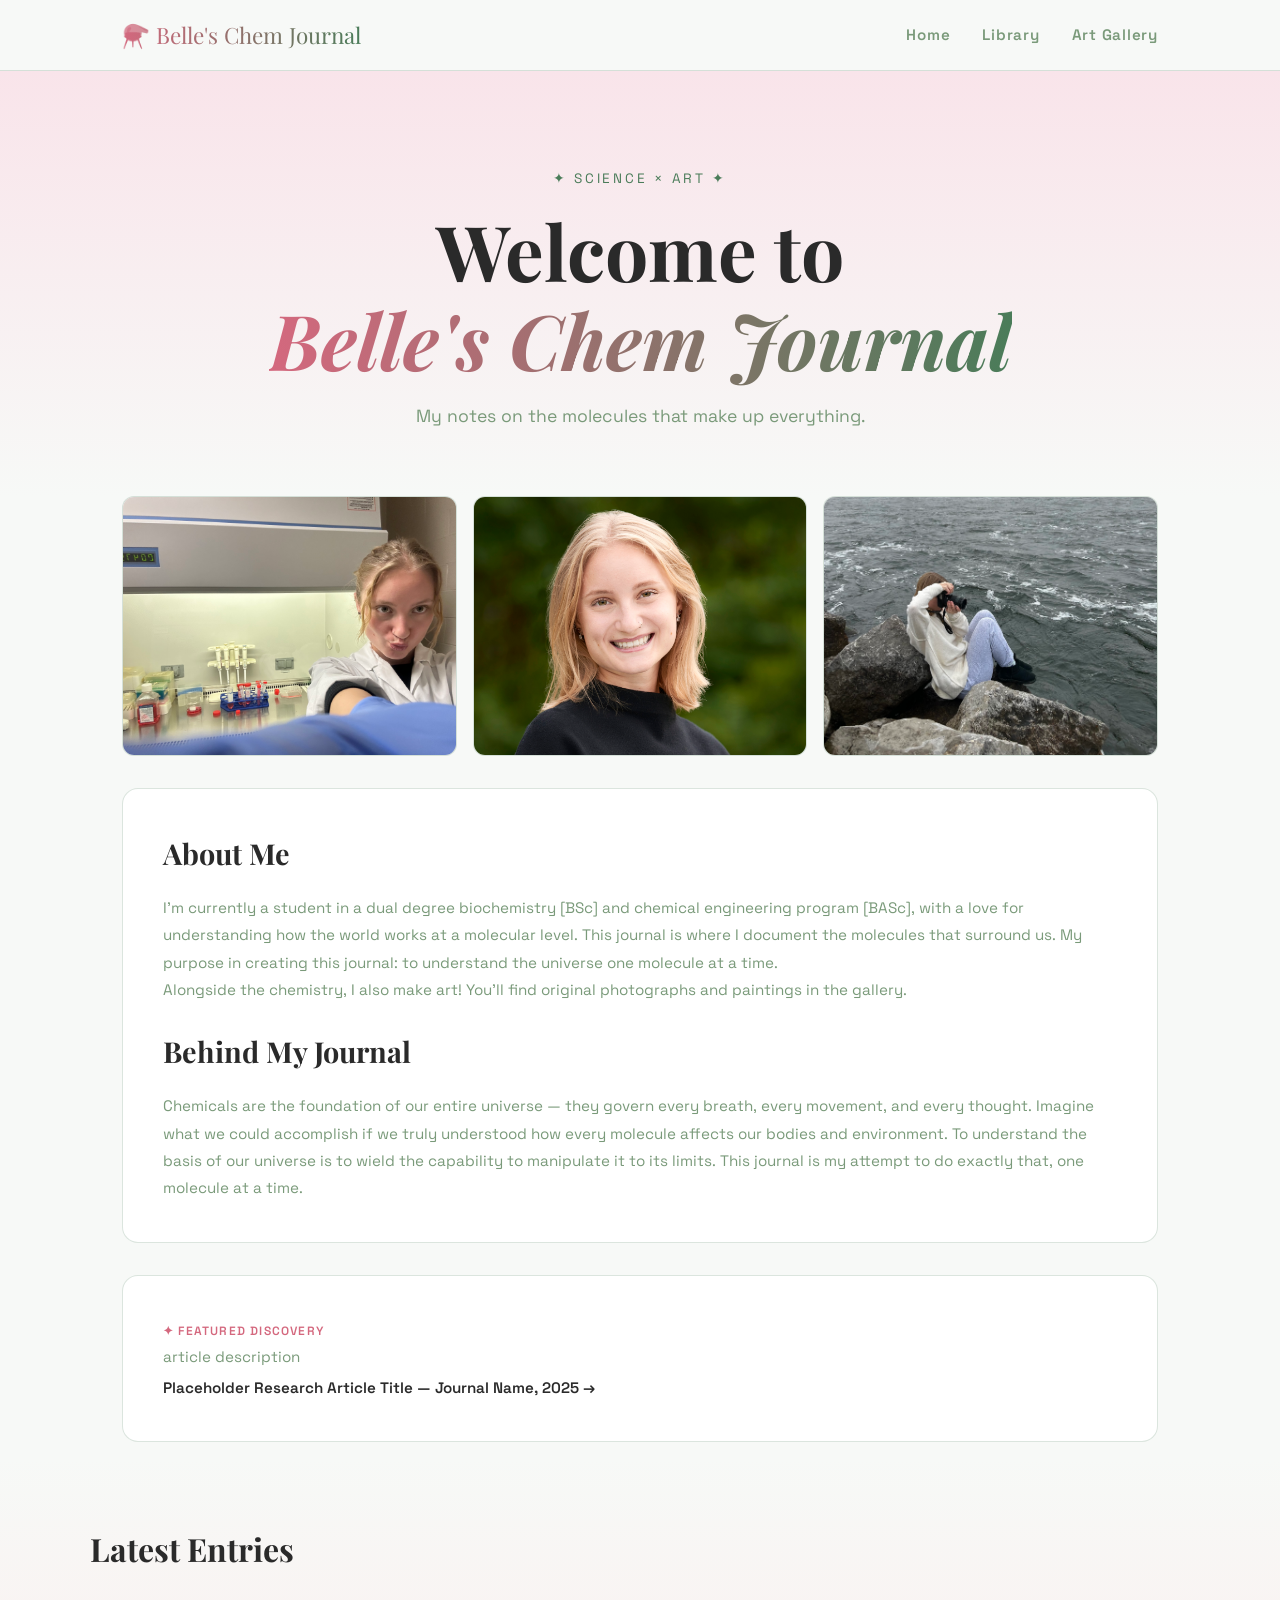
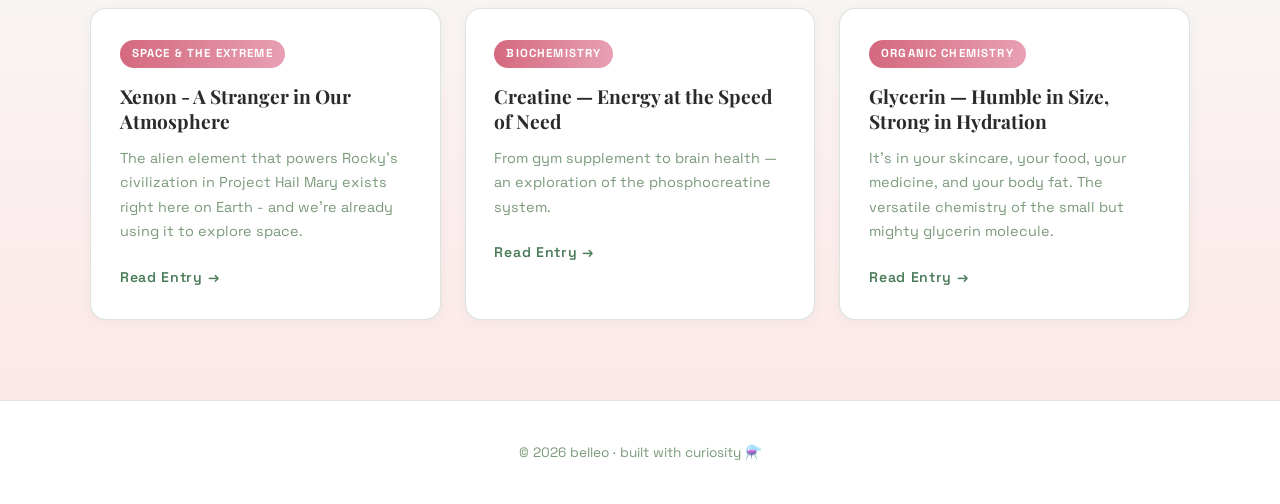
==== index.html @ 96a30be3 "Update index.html" ====
<!DOCTYPE html>
<html lang="en">
<head>
  <meta charset="UTF-8" />
  <meta name="viewport" content="width=device-width, initial-scale=1.0"/>
  <title>Belle's Chem Journal</title>
  <link rel="stylesheet" href="style.css" />
  <link href="https://fonts.googleapis.com/css2?family=Space+Grotesk:wght@300;400;600;700&family=Playfair+Display:ital,wght@0,700;1,400&display=swap" rel="stylesheet"/>
</head>
<body>

  <header>
    <nav>
      <a href="index.html" class="logo">⚗️ Belle's Chem Journal</a>
      <ul>
        <li><a href="index.html">Home</a></li>
        <li><a href="categories.html">Library</a></li>
        <li><a href="gallery.html">Art Gallery</a></li>
      </ul>
    </nav>
  </header>

  <main>

    <!-- ── 1. HERO ────────────────────────────────────────────────────────────────────────────────────────── -->
    <section class="hero">
      <p class="hero-label">✦ science × art ✦</p>
      <h1>Welcome to<br/><em>Belle's Chem Journal</em></h1>
      <p class="hero-sub">My notes on the molecules that make up everything.</p>
    </section>

    <!-- ── 2. PHOTO BAR ───────────────────────────────────────────────────────────────────────────────────── -->
    <section class="closing-section">
      <div class="photo-bar">
        <div class="photo-slot">
          <img src="images/selfie.jpeg" alt="Belle in the lab" />
        </div>
        <div class="photo-slot">
          <img src="images/headshot.jpeg" alt="Belle presenting research" />
        </div>
        <div class="photo-slot">
          <img src="images/camera.jpeg" alt="Lab work" />
        </div>
      </div>
    </section>

    <!-- ── 3. ABOUT + BEHIND THE JOURNAL ─────────────────────────────────────────────────────────────────── -->
    <section class="intro-section" style="margin-top: 2rem;">
      <div class="intro-inner">

        <h2>About Me</h2>
        <p>
          I'm currently a student in a dual degree biochemistry [BSc] and chemical engineering 
          program [BASc], with a love for understanding how the world works at a molecular level. 
          This journal is where I document the molecules that surround us. My purpose in creating 
          this journal: to understand the universe one molecule at a time.
        </p>
        <p>
          Alongside the chemistry, I also make art! You'll find original photographs and 
          paintings in the gallery.
        </p>

        <h2 style="margin-top: 1.5rem;">Behind My Journal</h2>
        <p>
          Chemicals are the foundation of our entire universe — they govern every breath, 
          every movement, and every thought. Imagine what we could accomplish if we truly 
          understood how every molecule affects our bodies and environment. To understand 
          the basis of our universe is to wield the capability to manipulate it to its limits. 
          This journal is my attempt to do exactly that, one molecule at a time.
        </p>

      </div>
    </section>

    <!-- ── 4. FEATURED DISCOVERY ──────────────────────────────────────────────────────────────────────────── -->
    <section class="discovery-section">
      <div class="intro-inner">
        <span class="discovery-label">✦ Featured Discovery</span>
        <div class="discovery-content">
          <p class="discovery-desc">article description</p>
          <a href="#" class="discovery-title" target="_blank">Placeholder Research Article Title — Journal Name, 2025 →</a>
        </div>
      </div>
    </section>

    <!-- ── 5. FEATURED ENTRIES ────────────────────────────────────────────────────────────────────────────── -->
    <div class="closing-wrapper">
      <section class="posts-section">
        <h2>Latest Entries</h2>
        <div class="posts-grid">

            <article class="post-card">
            <div class="post-tag">Space & The Extreme</div>
            <h3><a href="posts/xenon">Xenon - A Stranger in Our Atmosphere</a></h3>
            <p>The alien element that powers Rocky's civilization in Project Hail Mary exists right here on Earth - and we're already using it to explore space.</p>
            <a href="posts/xenon" class="read-more">Read Entry →</a>
          </article>

          <article class="post-card">
            <div class="post-tag">Biochemistry</div>
            <h3><a href="posts/creatine.html">Creatine — Energy at the Speed of Need</a></h3>
            <p>From gym supplement to brain health — an exploration of the phosphocreatine system.</p>
            <a href="posts/creatine.html" class="read-more">Read Entry →</a>
          </article>

          <article class="post-card">
            <div class="post-tag">Organic Chemistry</div>
            <h3><a href="posts/glycerin.html">Glycerin — Humble in Size, Strong in Hydration</a></h3>
            <p>It's in your skincare, your food, your medicine, and your body fat. The versatile chemistry of the small but mighty glycerin molecule.</p>
            <a href="posts/glycerin.html" class="read-more">Read Entry →</a>
          </article>

        </div>
      </section>
    </div>

  </main>

  <footer>
    <p>© 2026 belleo · built with curiosity ⚗️</p>
  </footer>

</body>
</html>
---- style.css ----
/* ── VARIABLES ── */
:root {
  --pink:    #d4687e;
  --pink2:   #e8a0b4;
  --green:   #4a7c59;
  --green2:  #2d5a3d;
  --petal:   #f9e4ea;
  --dark:    #2a2a2a;
  --card-bg: #ffffff;
  --bg:      #f7f9f7;
  --text:    #2a2a2a;
  --muted:   #7a9a7a;
  --border:  rgba(74, 124, 89, 0.2);
}

/* ── RESET ── */
*, *::before, *::after { box-sizing: border-box; margin: 0; padding: 0; }

body {
  background-color: var(--bg);
  color: var(--text);
  font-family: 'Space Grotesk', sans-serif;
  line-height: 1.7;
}

a { color: inherit; text-decoration: none; }

/* ── NAV ── */
header {
  position: sticky;
  top: 0;
  z-index: 100;
  background: rgba(247, 249, 247, 0.92);
  backdrop-filter: blur(12px);
  border-bottom: 1px solid var(--border);
}

nav {
  max-width: 1100px;
  margin: 0 auto;
  padding: 1rem 2rem;
  display: flex;
  justify-content: space-between;
  align-items: center;
}

.logo {
  font-family: 'Playfair Display', serif;
  font-size: 1.4rem;
  background: linear-gradient(90deg, var(--pink), var(--green));
  -webkit-background-clip: text;
  -webkit-text-fill-color: transparent;
  background-clip: text;
}

nav ul {
  list-style: none;
  display: flex;
  gap: 2rem;
}

nav ul a {
  color: var(--muted);
  font-size: 0.95rem;
  font-weight: 600;
  letter-spacing: 0.05em;
  transition: color 0.2s;
}

nav ul a:hover { color: var(--pink); }

/* ── HERO ── */
.hero {
  text-align: center;
  padding: 6rem 2rem 4rem;
  background: linear-gradient(180deg, var(--petal) 0%, var(--bg) 100%);
}

.hero-label {
  color: var(--green);
  letter-spacing: 0.2em;
  font-size: 0.85rem;
  text-transform: uppercase;
  margin-bottom: 1rem;
}

.hero h1 {
  font-family: 'Playfair Display', serif;
  font-size: clamp(2.5rem, 6vw, 5rem);
  line-height: 1.15;
  margin-bottom: 1.2rem;
  color: var(--dark);
}

.hero h1 em {
  font-style: italic;
  background: linear-gradient(90deg, var(--pink), var(--green));
  -webkit-background-clip: text;
  -webkit-text-fill-color: transparent;
  background-clip: text;
}

.hero-sub {
  color: var(--muted);
  font-size: 1.1rem;
  max-width: 500px;
  margin: 0 auto;
}

/* ── CLOSING SECTION (PHOTO BAR) ── */
.closing-section {
  max-width: 1100px;
  margin: 0 auto;
  padding: 0 2rem;
  display: flex;
  flex-direction: column;
  gap: 2rem;
}

/* ── PHOTO BAR ── */
.photo-bar {
  display: flex;
  gap: 1rem;
  width: 100%;
}

.photo-slot {
  flex: 1;
  height: 260px;
  border-radius: 12px;
  overflow: hidden;
  border: 1px solid var(--border);
  background: var(--bg);
}

.photo-slot img {
  width: 100%;
  height: 100%;
  object-fit: cover;
  display: block;
}

/* ── BLOG INTRO ── */
.intro-section {
  max-width: 1100px;
  margin: 2rem auto 2rem;
  padding: 0 2rem;
}

.intro-inner {
  border: 1px solid var(--border);
  border-radius: 16px;
  background: var(--card-bg);
  padding: 2.5rem;
}

.intro-inner h2 {
  font-family: 'Playfair Display', serif;
  font-size: 1.8rem;
  margin-bottom: 1rem;
  color: var(--dark);
}

.intro-inner p {
  color: var(--muted);
  line-height: 1.8;
  font-size: 0.95rem;
}

/* ── FEATURED DISCOVERY ── */
.discovery-section {
  max-width: 1100px;
  margin: 0 auto 1rem;
  padding: 0 2rem;
}

.discovery-inner {
  border: 1px solid var(--border);
  border-radius: 16px;
  background: var(--card-bg);
  padding: 1.5rem 2rem;
  display: flex;
  align-items: center;
  gap: 2rem;
  flex-wrap: wrap;
}

.discovery-label {
  font-size: 0.75rem;
  font-weight: 600;
  letter-spacing: 0.1em;
  text-transform: uppercase;
  color: var(--pink);
  white-space: nowrap;
}

.discovery-content {
  display: flex;
  flex-direction: column;
  gap: 0.3rem;
}

.discovery-desc {
  font-size: 0.85rem;
  color: var(--muted);
  margin: 0;
}

.discovery-title {
  font-size: 0.95rem;
  font-weight: 600;
  color: var(--dark);
  text-decoration: none;
}

.discovery-title:hover {
  color: var(--pink);
  text-decoration: underline;
}

/* ── CLOSING WRAPPER (Latest Entries gradient background) ── */
.closing-wrapper {
  background: linear-gradient(to bottom, var(--bg) 0%, #fde8e8 100%);
  padding: 2rem 2rem 3rem;
  margin-top: 0;
}

/* ── POSTS SECTION ── */
.posts-section {
  max-width: 1100px;
  margin: 0 auto;
  padding: 2rem 0;
}

.posts-section h2 {
  font-family: 'Playfair Display', serif;
  font-size: 2rem;
  margin-bottom: 2rem;
  color: var(--dark);
}

.posts-grid {
  display: grid;
  grid-template-columns: repeat(auto-fill, minmax(300px, 1fr));
  gap: 1.5rem;
}

/* ── POST CARD ── */
.post-card {
  background: var(--card-bg);
  border: 1px solid var(--border);
  border-radius: 16px;
  padding: 1.8rem;
  transition: transform 0.2s, border-color 0.2s, box-shadow 0.2s;
  box-shadow: 0 2px 12px rgba(74, 124, 89, 0.06);
}

.post-card:hover {
  transform: translateY(-4px);
  border-color: var(--pink2);
  box-shadow: 0 8px 24px rgba(212, 104, 126, 0.12);
}

.post-tag {
  display: inline-block;
  background: linear-gradient(90deg, var(--pink), var(--pink2));
  color: white;
  font-size: 0.72rem;
  font-weight: 700;
  letter-spacing: 0.1em;
  text-transform: uppercase;
  padding: 0.25rem 0.75rem;
  border-radius: 999px;
  margin-bottom: 1rem;
}

.post-card h3 {
  font-family: 'Playfair Display', serif;
  font-size: 1.2rem;
  margin-bottom: 0.75rem;
  line-height: 1.3;
  color: var(--dark);
}

.post-card h3 a:hover { color: var(--pink); }

.post-card p {
  color: var(--muted);
  font-size: 0.9rem;
  margin-bottom: 1.2rem;
}

.read-more {
  color: var(--green);
  font-size: 0.88rem;
  font-weight: 600;
  letter-spacing: 0.05em;
  transition: letter-spacing 0.2s;
}

.read-more:hover { letter-spacing: 0.12em; }

/* ── ABOUT MINI ── */
.about-mini {
  border: 1px solid var(--border);
  border-radius: 16px;
  background: var(--card-bg);
  padding: 2rem 2.5rem;
}

.about-mini .hero-label { margin-bottom: 0.75rem; }

.about-mini p {
  color: var(--muted);
  line-height: 1.8;
  font-size: 0.95rem;
  margin-bottom: 0.75rem;
}

.about-mini p:last-child { margin-bottom: 0; }

/* ── CATEGORIES PAGE ── */
.categories-section {
  max-width: 1100px;
  margin: 0 auto;
  padding: 4rem 2rem;
}

.categories-section h1 {
  font-family: 'Playfair Display', serif;
  font-size: 2.5rem;
  margin-bottom: 0.5rem;
  color: var(--dark);
}

.categories-section .page-sub {
  color: var(--muted);
  margin-bottom: 3rem;
}

.category-group { margin-bottom: 3rem; }

.category-group h2 {
  font-size: 1.1rem;
  font-weight: 700;
  letter-spacing: 0.1em;
  text-transform: uppercase;
  color: var(--green);
  border-left: 3px solid var(--pink);
  padding-left: 0.75rem;
  margin-bottom: 1rem;
}

.category-list {
  list-style: none;
  display: flex;
  flex-direction: column;
  gap: 0.5rem;
}

.category-list li a {
  display: flex;
  justify-content: space-between;
  align-items: center;
  background: var(--card-bg);
  border: 1px solid var(--border);
  border-radius: 10px;
  padding: 0.9rem 1.2rem;
  color: var(--dark);
  transition: border-color 0.2s, transform 0.2s, box-shadow 0.2s;
  box-shadow: 0 1px 4px rgba(74, 124, 89, 0.05);
}

.category-list li a:hover {
  border-color: var(--pink);
  transform: translateX(4px);
  color: var(--pink);
  box-shadow: 0 4px 12px rgba(212, 104, 126, 0.1);
}

.category-desc {
  color: var(--muted);
  font-size: 0.9rem;
  margin-top: 0.25rem;
  margin-bottom: 1rem;
  max-width: 600px;
  line-height: 1.6;
}

/* ── GALLERY PAGE ── */
.gallery-section {
  max-width: 1100px;
  margin: 0 auto;
  padding: 4rem 2rem;
}

.gallery-section h1 {
  font-family: 'Playfair Display', serif;
  font-size: 2.5rem;
  margin-bottom: 0.5rem;
  color: var(--dark);
}

.gallery-section .page-sub {
  color: var(--muted);
  margin-bottom: 3rem;
}

.gallery-grid {
  display: grid;
  grid-template-columns: repeat(auto-fill, minmax(250px, 1fr));
  gap: 1.2rem;
}

.gallery-item {
  border-radius: 12px;
  overflow: hidden;
  border: 1px solid var(--border);
  background: var(--card-bg);
  transition: transform 0.2s, border-color 0.2s, box-shadow 0.2s;
  box-shadow: 0 2px 8px rgba(74, 124, 89, 0.06);
}

.gallery-item:hover {
  transform: scale(1.02);
  border-color: var(--pink2);
  box-shadow: 0 8px 24px rgba(212, 104, 126, 0.12);
}

.gallery-item img {
  width: 100%;
  aspect-ratio: 1;
  object-fit: cover;
  display: block;
}

.gallery-item p {
  padding: 0.75rem 1rem;
  font-size: 0.85rem;
  color: var(--muted);
}

/* ── ARTICLE / POST PAGE ── */
.article-container {
  max-width: 750px;
  margin: 0 auto;
  padding: 4rem 2rem;
}

.article-header { margin-bottom: 2.5rem; }

.article-header .post-tag { margin-bottom: 1rem; }

.article-header h1 {
  font-family: 'Playfair Display', serif;
  font-size: clamp(2rem, 5vw, 3rem);
  line-height: 1.2;
  margin-bottom: 1rem;
  color: var(--dark);
}

.article-meta {
  color: var(--muted);
  font-size: 0.85rem;
  display: flex;
  gap: 1.5rem;
}

.article-body h2 {
  font-family: 'Playfair Display', serif;
  font-size: 1.6rem;
  margin: 2.5rem 0 1rem;
  color: var(--green2);
}

.article-body h3 {
  font-size: 1.1rem;
  font-weight: 700;
  margin: 2rem 0 0.75rem;
  color: var(--pink);
}

.article-body p { margin-bottom: 1.2rem; color: var(--dark); }

.article-body ul, .article-body ol {
  padding-left: 1.5rem;
  margin-bottom: 1.2rem;
  color: var(--muted);
}

.article-body li { margin-bottom: 0.4rem; }

.article-body .chem-formula {
  background: #f0f7f2;
  border-left: 3px solid var(--green);
  border-radius: 0 8px 8px 0;
  padding: 1rem 1.2rem;
  font-family: monospace;
  font-size: 1rem;
  margin: 1.5rem 0;
  color: var(--green2);
}

.article-body .fun-fact {
  background: var(--petal);
  border: 1px solid rgba(212, 104, 126, 0.25);
  border-radius: 12px;
  padding: 1.2rem 1.5rem;
  margin: 1.5rem 0;
}

.article-body .fun-fact::before {
  content: "✦ Fun Fact";
  display: block;
  font-size: 0.75rem;
  font-weight: 700;
  letter-spacing: 0.1em;
  text-transform: uppercase;
  color: var(--pink);
  margin-bottom: 0.5rem;
}

.back-link {
  display: inline-block;
  margin-top: 3rem;
  color: var(--green);
  font-weight: 600;
}

.back-link:hover { text-decoration: underline; }

/* ── FOOTER ── */
footer {
  text-align: center;
  padding: 2.5rem;
  color: var(--muted);
  font-size: 0.85rem;
  border-top: 1px solid var(--border);
  background: var(--card-bg);
}

/* ── RESPONSIVE ── */
@media (max-width: 700px) {
  nav ul { gap: 1rem; }
  .hero { padding: 4rem 1.5rem 3rem; }

  .photo-bar {
    flex-direction: column;
  }

  .photo-slot {
    height: 200px;
  }

  .discovery-inner {
    flex-direction: column;
    align-items: flex-start;
    gap: 0.75rem;
  }
}
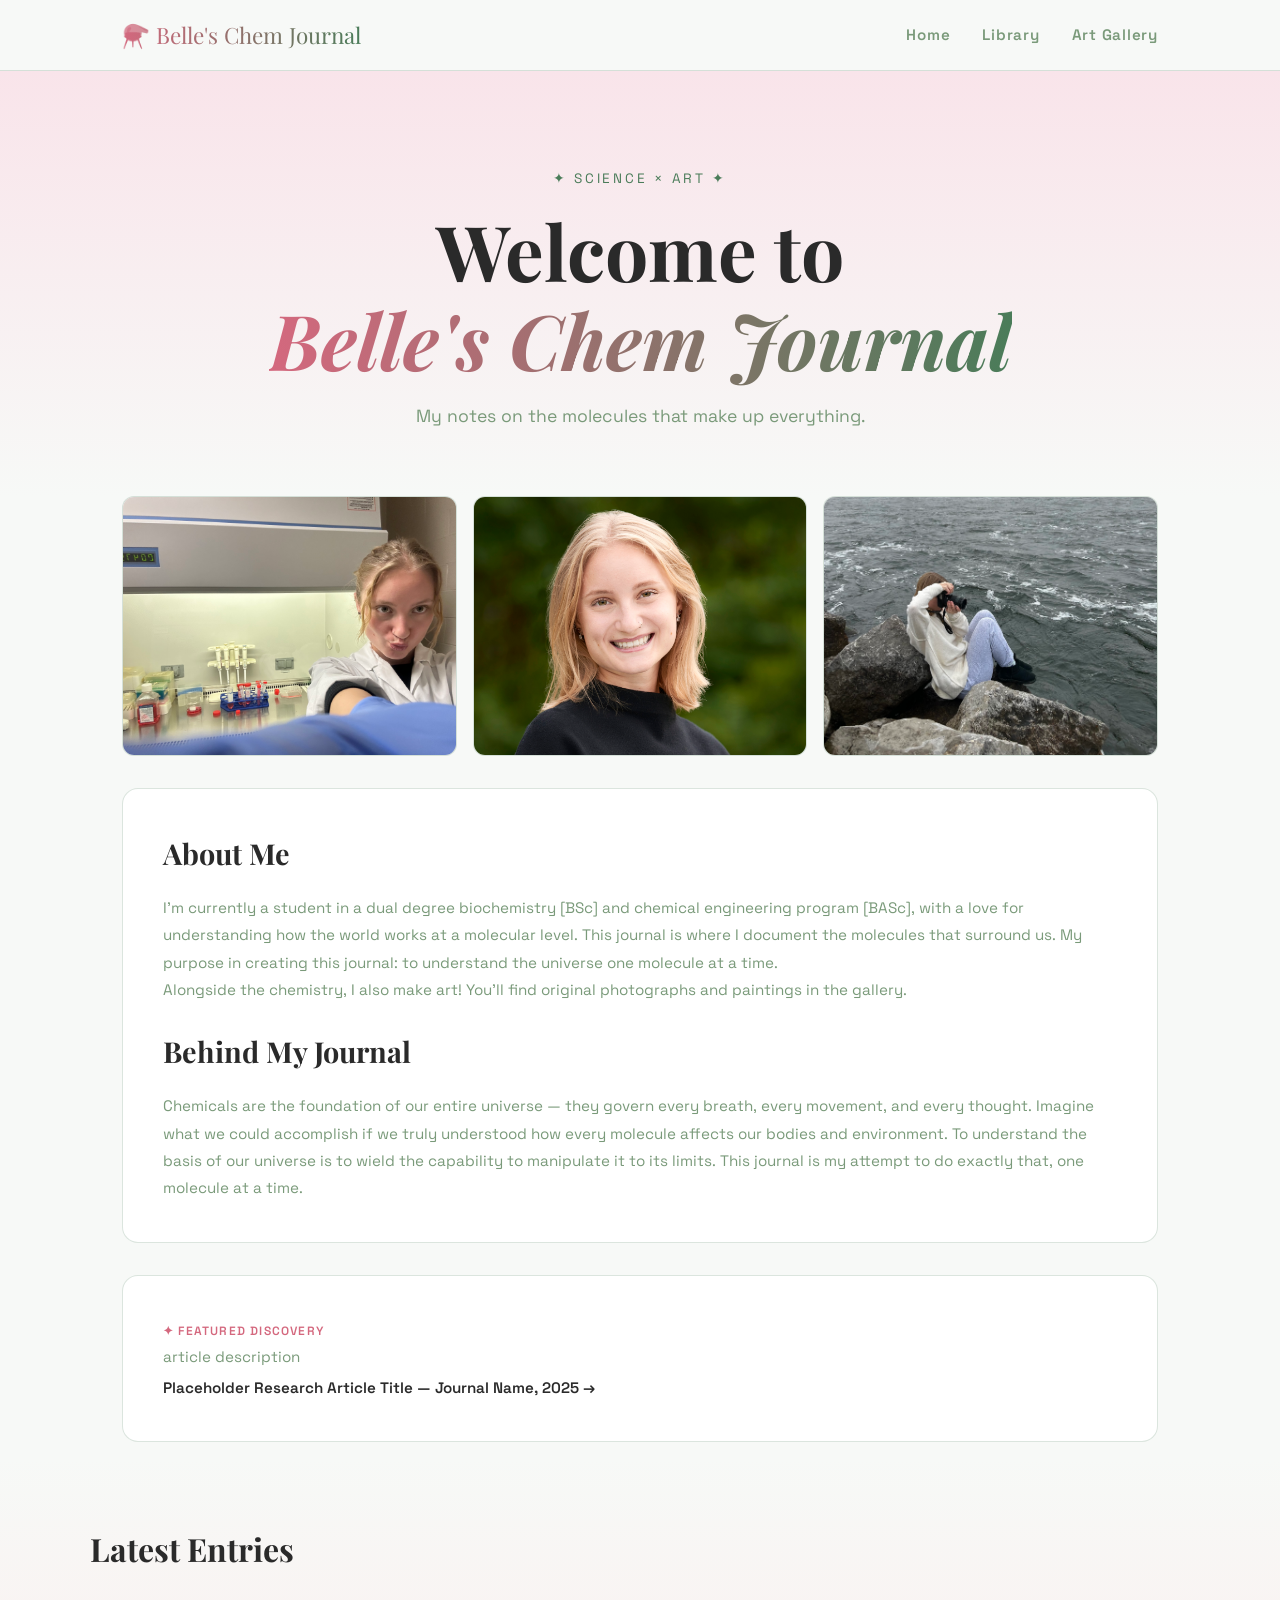
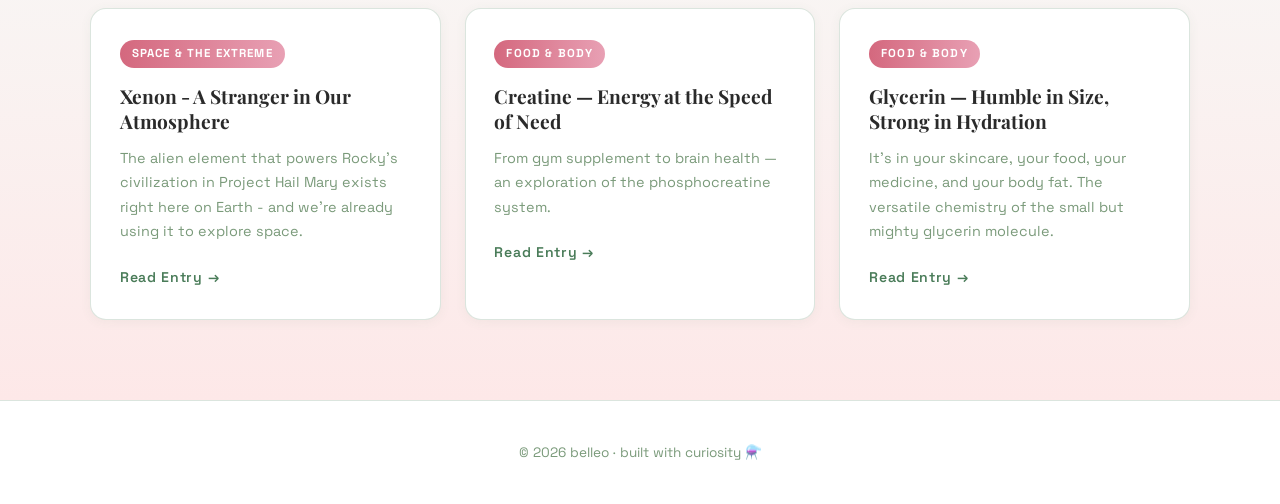
==== commit 02101666: "Update index.html" ====
--- a/index.html
+++ b/index.html
@@ -91,20 +91,20 @@
 
             <article class="post-card">
             <div class="post-tag">Space & The Extreme</div>
-            <h3><a href="posts/xenon">Xenon - A Stranger in Our Atmosphere</a></h3>
+            <h3><a href="posts/xenon.html">Xenon - A Stranger in Our Atmosphere</a></h3>
             <p>The alien element that powers Rocky's civilization in Project Hail Mary exists right here on Earth - and we're already using it to explore space.</p>
-            <a href="posts/xenon" class="read-more">Read Entry →</a>
+            <a href="posts/xenon.html" class="read-more">Read Entry →</a>
           </article>
 
           <article class="post-card">
-            <div class="post-tag">Biochemistry</div>
+            <div class="post-tag">Food & Body</div>
             <h3><a href="posts/creatine.html">Creatine — Energy at the Speed of Need</a></h3>
             <p>From gym supplement to brain health — an exploration of the phosphocreatine system.</p>
             <a href="posts/creatine.html" class="read-more">Read Entry →</a>
           </article>
 
           <article class="post-card">
-            <div class="post-tag">Organic Chemistry</div>
+            <div class="post-tag">Food & Body</div>
             <h3><a href="posts/glycerin.html">Glycerin — Humble in Size, Strong in Hydration</a></h3>
             <p>It's in your skincare, your food, your medicine, and your body fat. The versatile chemistry of the small but mighty glycerin molecule.</p>
             <a href="posts/glycerin.html" class="read-more">Read Entry →</a>
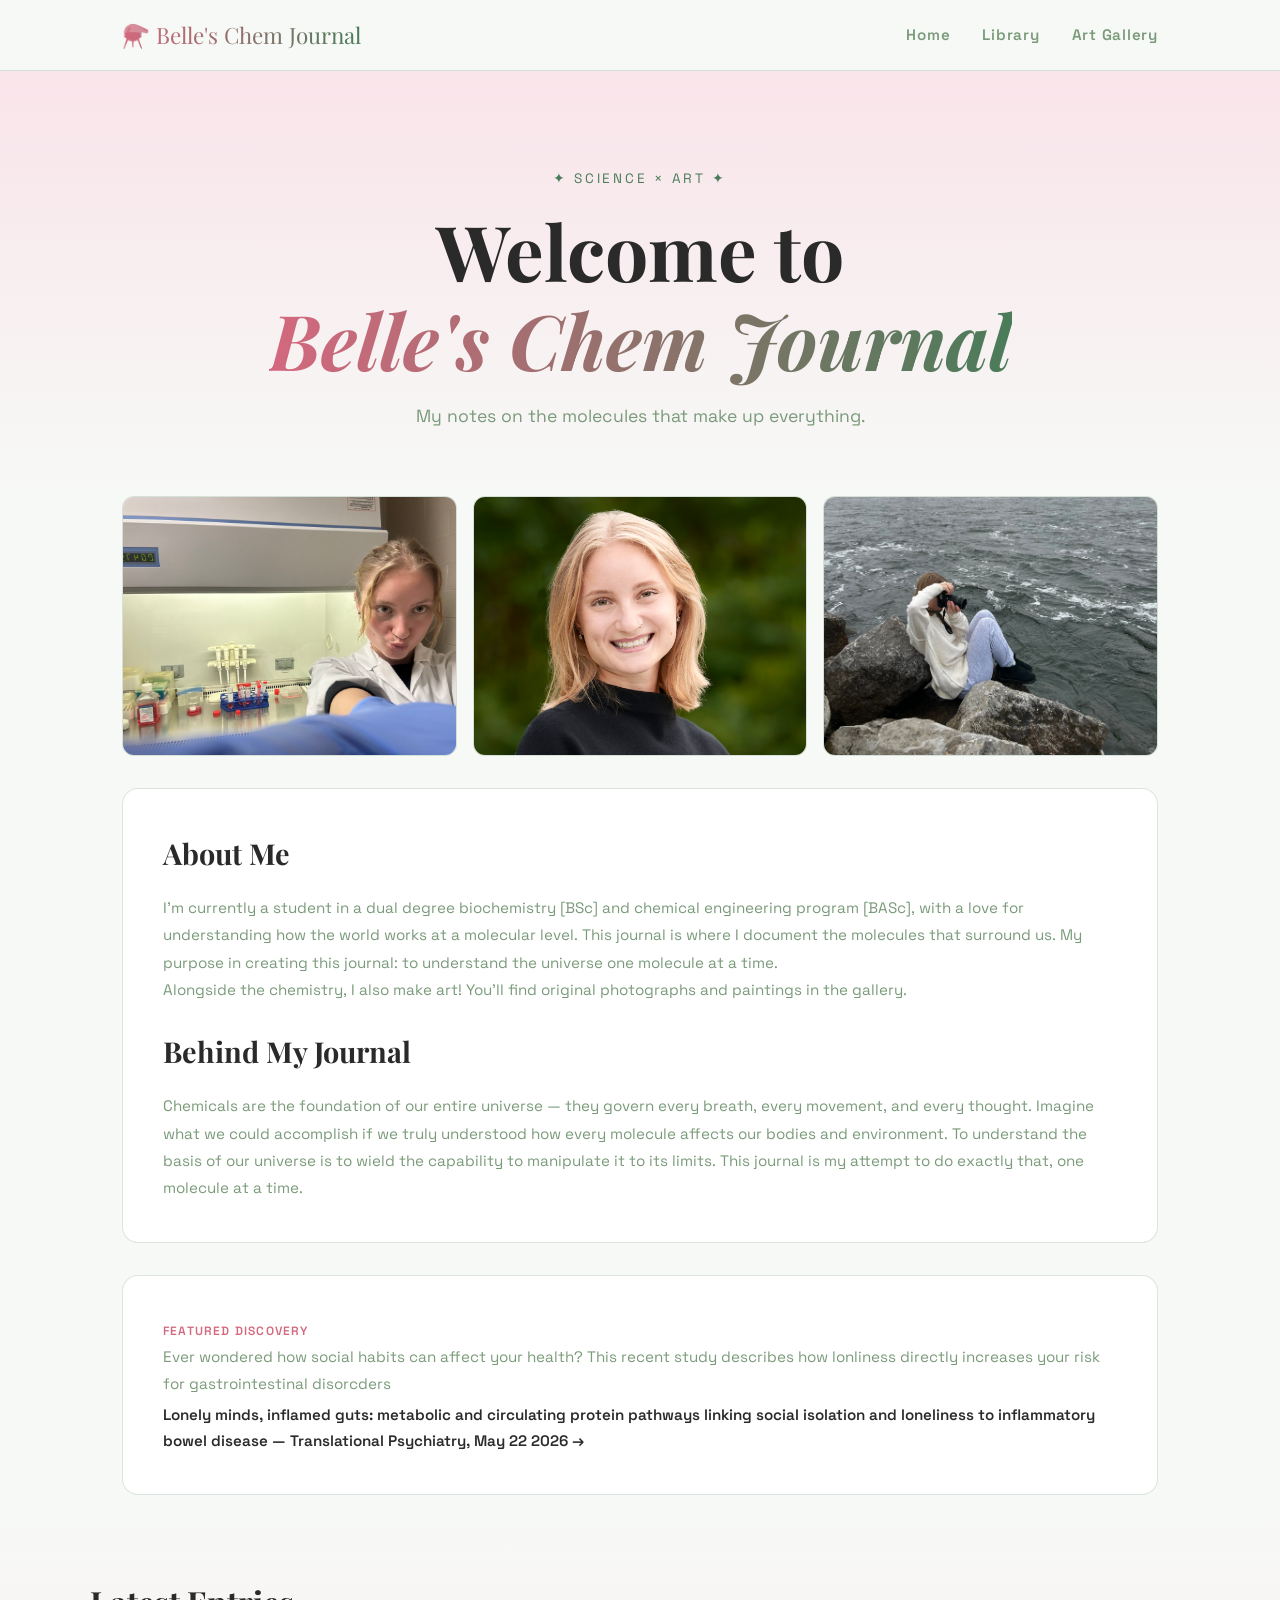
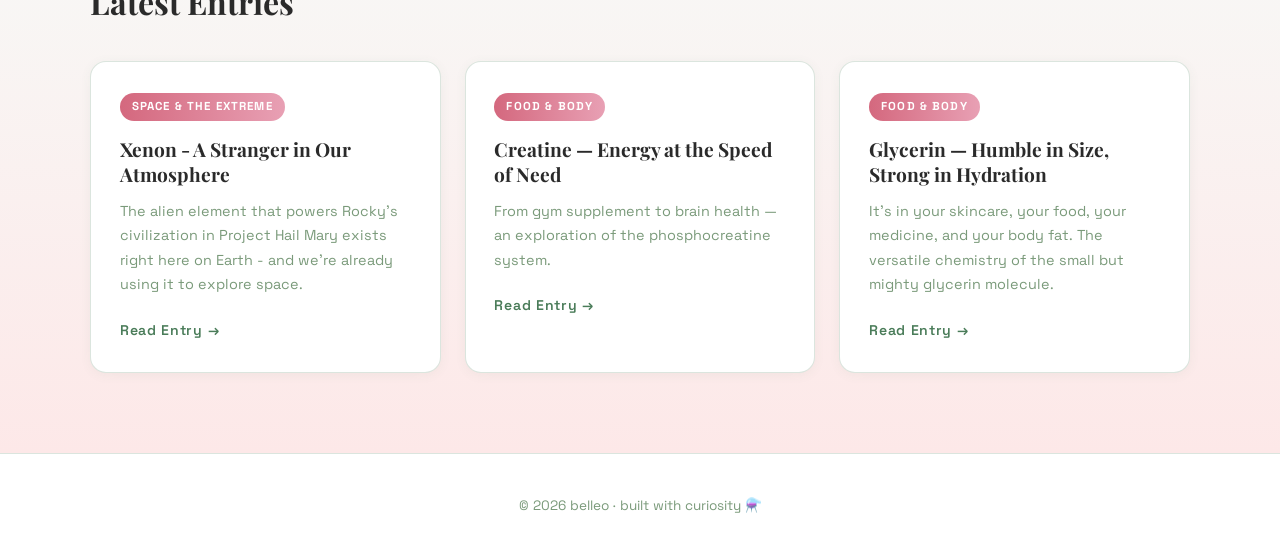
==== commit c454360d: "Update index.html" ====
--- a/index.html
+++ b/index.html
@@ -75,10 +75,10 @@
     <!-- ── 4. FEATURED DISCOVERY ──────────────────────────────────────────────────────────────────────────── -->
     <section class="discovery-section">
       <div class="intro-inner">
-        <span class="discovery-label">✦ Featured Discovery</span>
+        <span class="discovery-label">Featured Discovery</span>
         <div class="discovery-content">
-          <p class="discovery-desc">article description</p>
-          <a href="#" class="discovery-title" target="_blank">Placeholder Research Article Title — Journal Name, 2025 →</a>
+          <p class="discovery-desc">Ever wondered how social habits can affect your health? This recent study describes how lonliness directly increases your risk for gastrointestinal disorcders</p>
+          <a href="#" class="discovery-title" target="_blank">Lonely minds, inflamed guts: metabolic and circulating protein pathways linking social isolation and loneliness to inflammatory bowel disease — Translational Psychiatry, May 22 2026 →</a>
         </div>
       </div>
     </section>
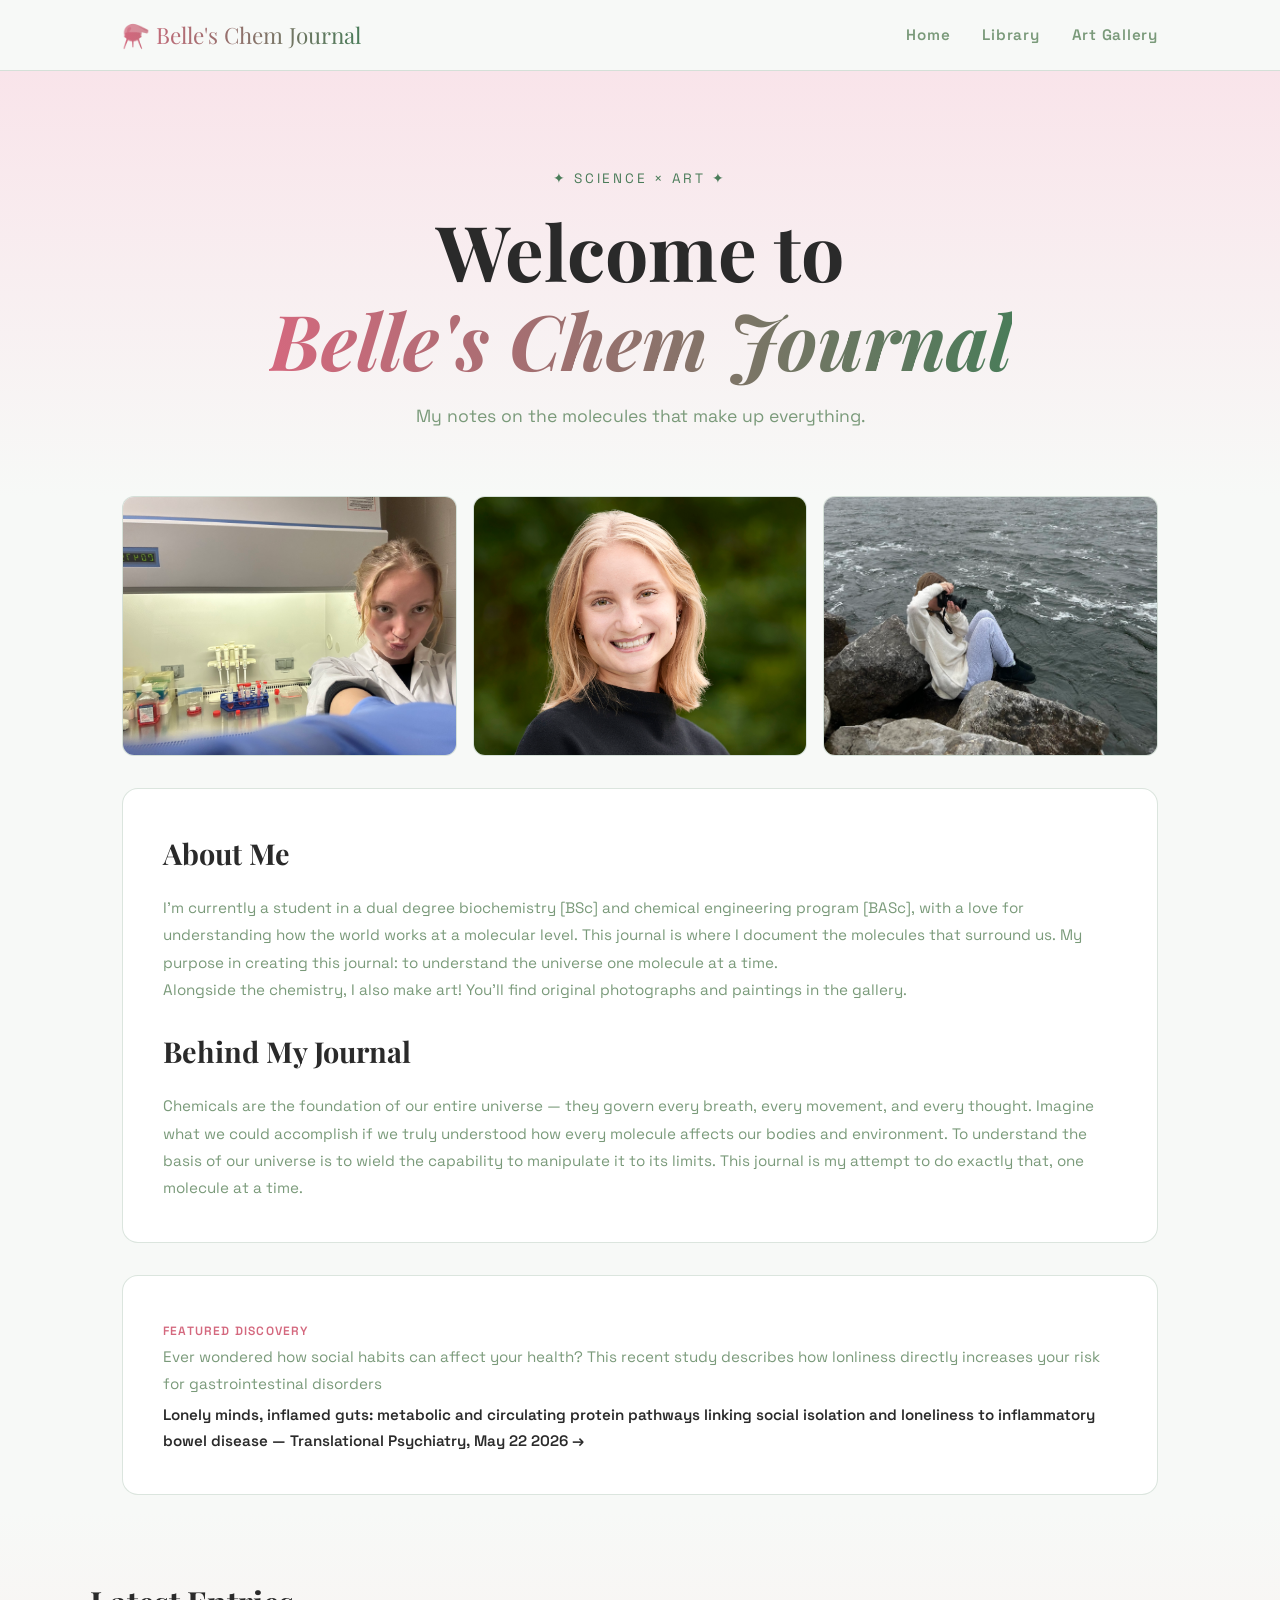
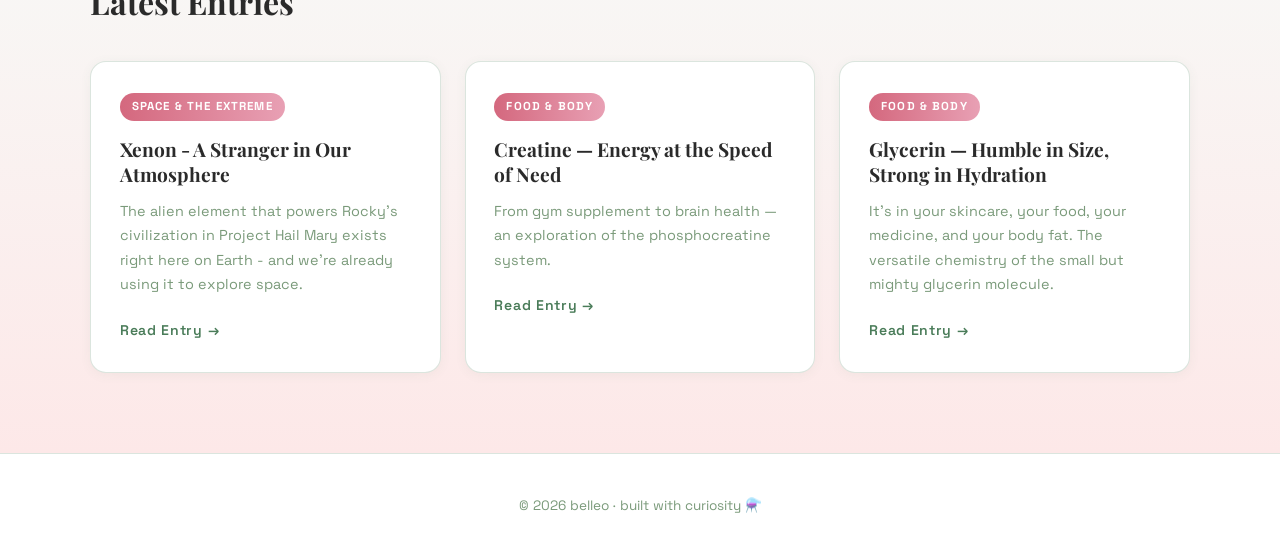
==== commit 8eaab8c9: "Update index.html" ====
--- a/index.html
+++ b/index.html
@@ -77,8 +77,8 @@
       <div class="intro-inner">
         <span class="discovery-label">Featured Discovery</span>
         <div class="discovery-content">
-          <p class="discovery-desc">Ever wondered how social habits can affect your health? This recent study describes how lonliness directly increases your risk for gastrointestinal disorcders</p>
-          <a href="#" class="discovery-title" target="_blank">Lonely minds, inflamed guts: metabolic and circulating protein pathways linking social isolation and loneliness to inflammatory bowel disease — Translational Psychiatry, May 22 2026 →</a>
+          <p class="discovery-desc">Ever wondered how social habits can affect your health? This recent study describes how lonliness directly increases your risk for gastrointestinal disorders</p>
+          <a href="https://www.nature.com/articles/s41398-026-04116-0" class="discovery-title" target="_blank">Lonely minds, inflamed guts: metabolic and circulating protein pathways linking social isolation and loneliness to inflammatory bowel disease — Translational Psychiatry, May 22 2026 →</a>
         </div>
       </div>
     </section>
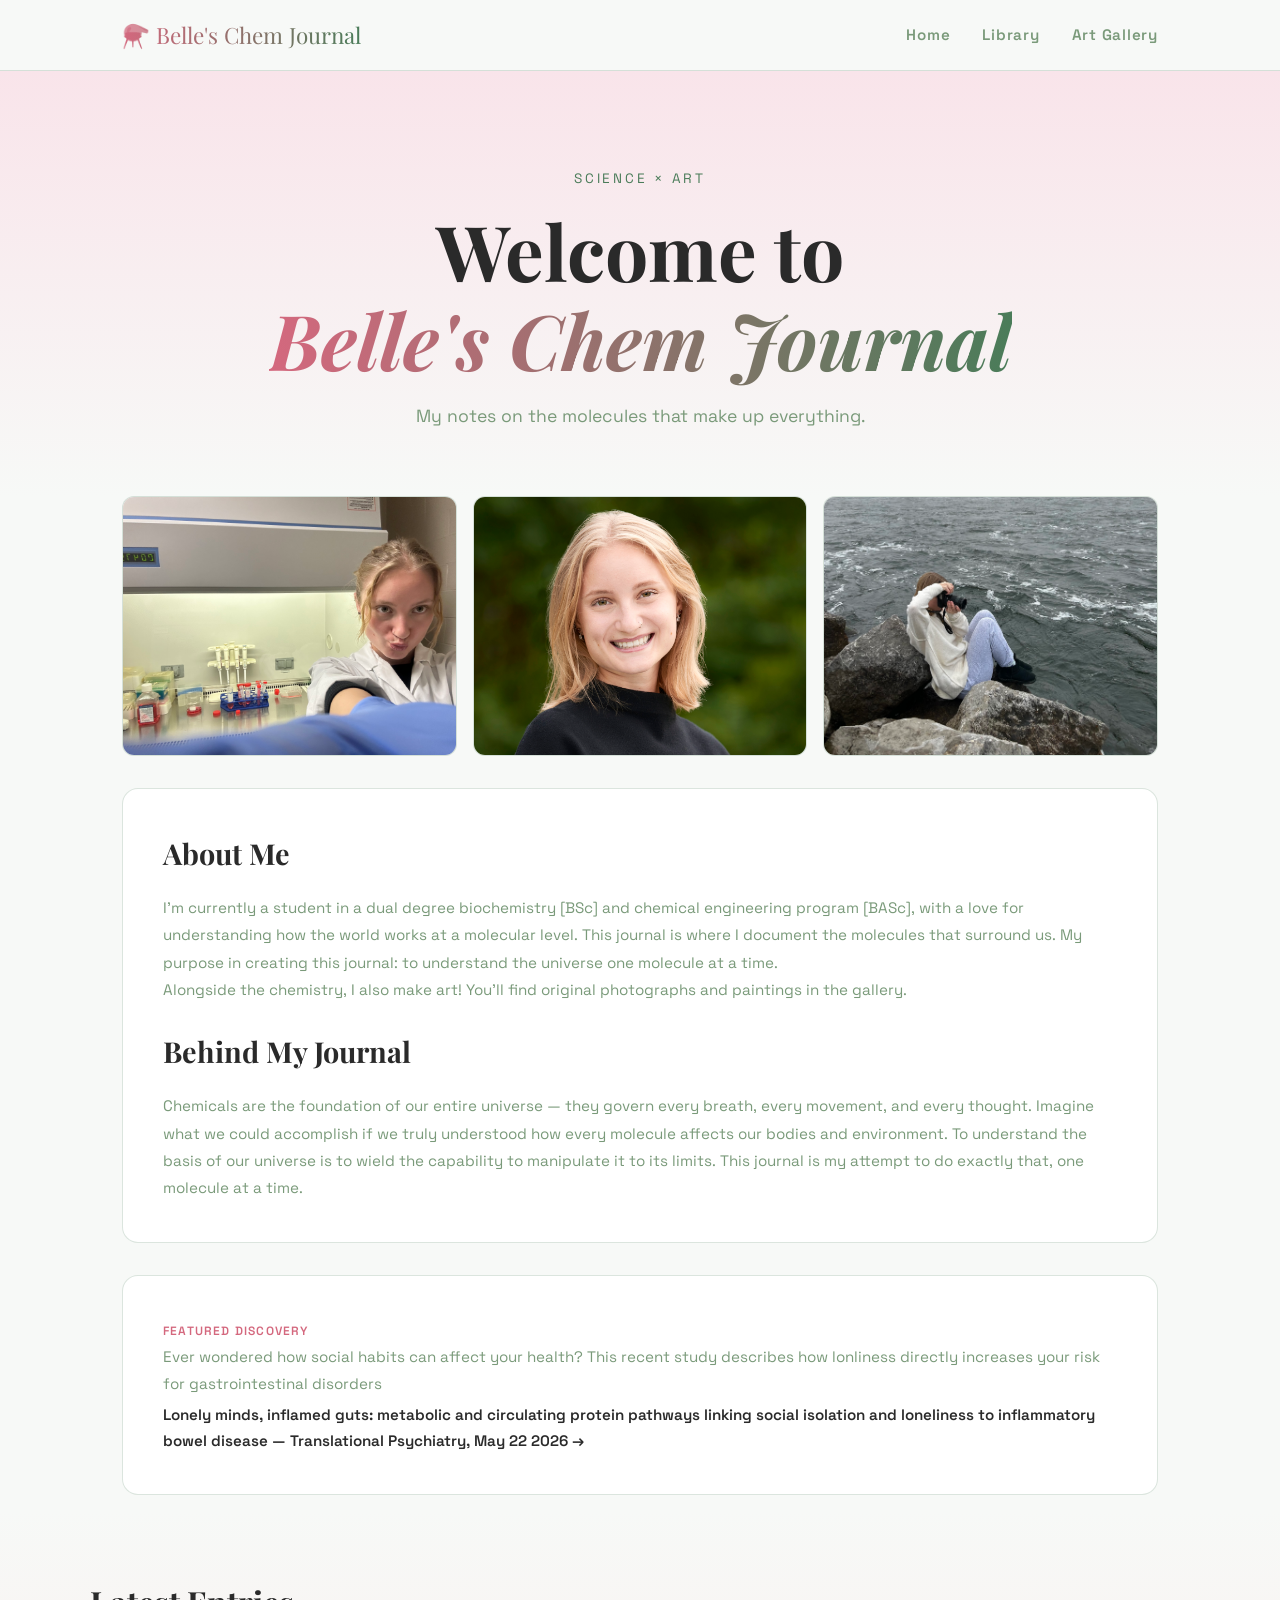
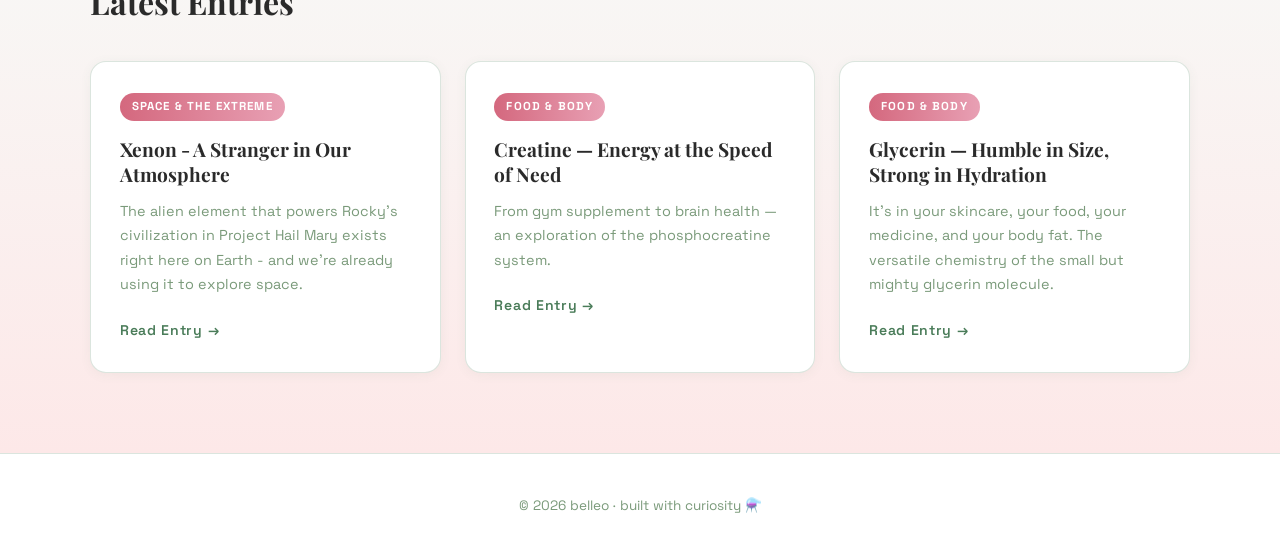
==== commit 4e75f41e: "Update index.html" ====
--- a/index.html
+++ b/index.html
@@ -24,7 +24,7 @@
 
     <!-- ── 1. HERO ────────────────────────────────────────────────────────────────────────────────────────── -->
     <section class="hero">
-      <p class="hero-label">✦ science × art ✦</p>
+      <p class="hero-label">science × art</p>
       <h1>Welcome to<br/><em>Belle's Chem Journal</em></h1>
       <p class="hero-sub">My notes on the molecules that make up everything.</p>
     </section>
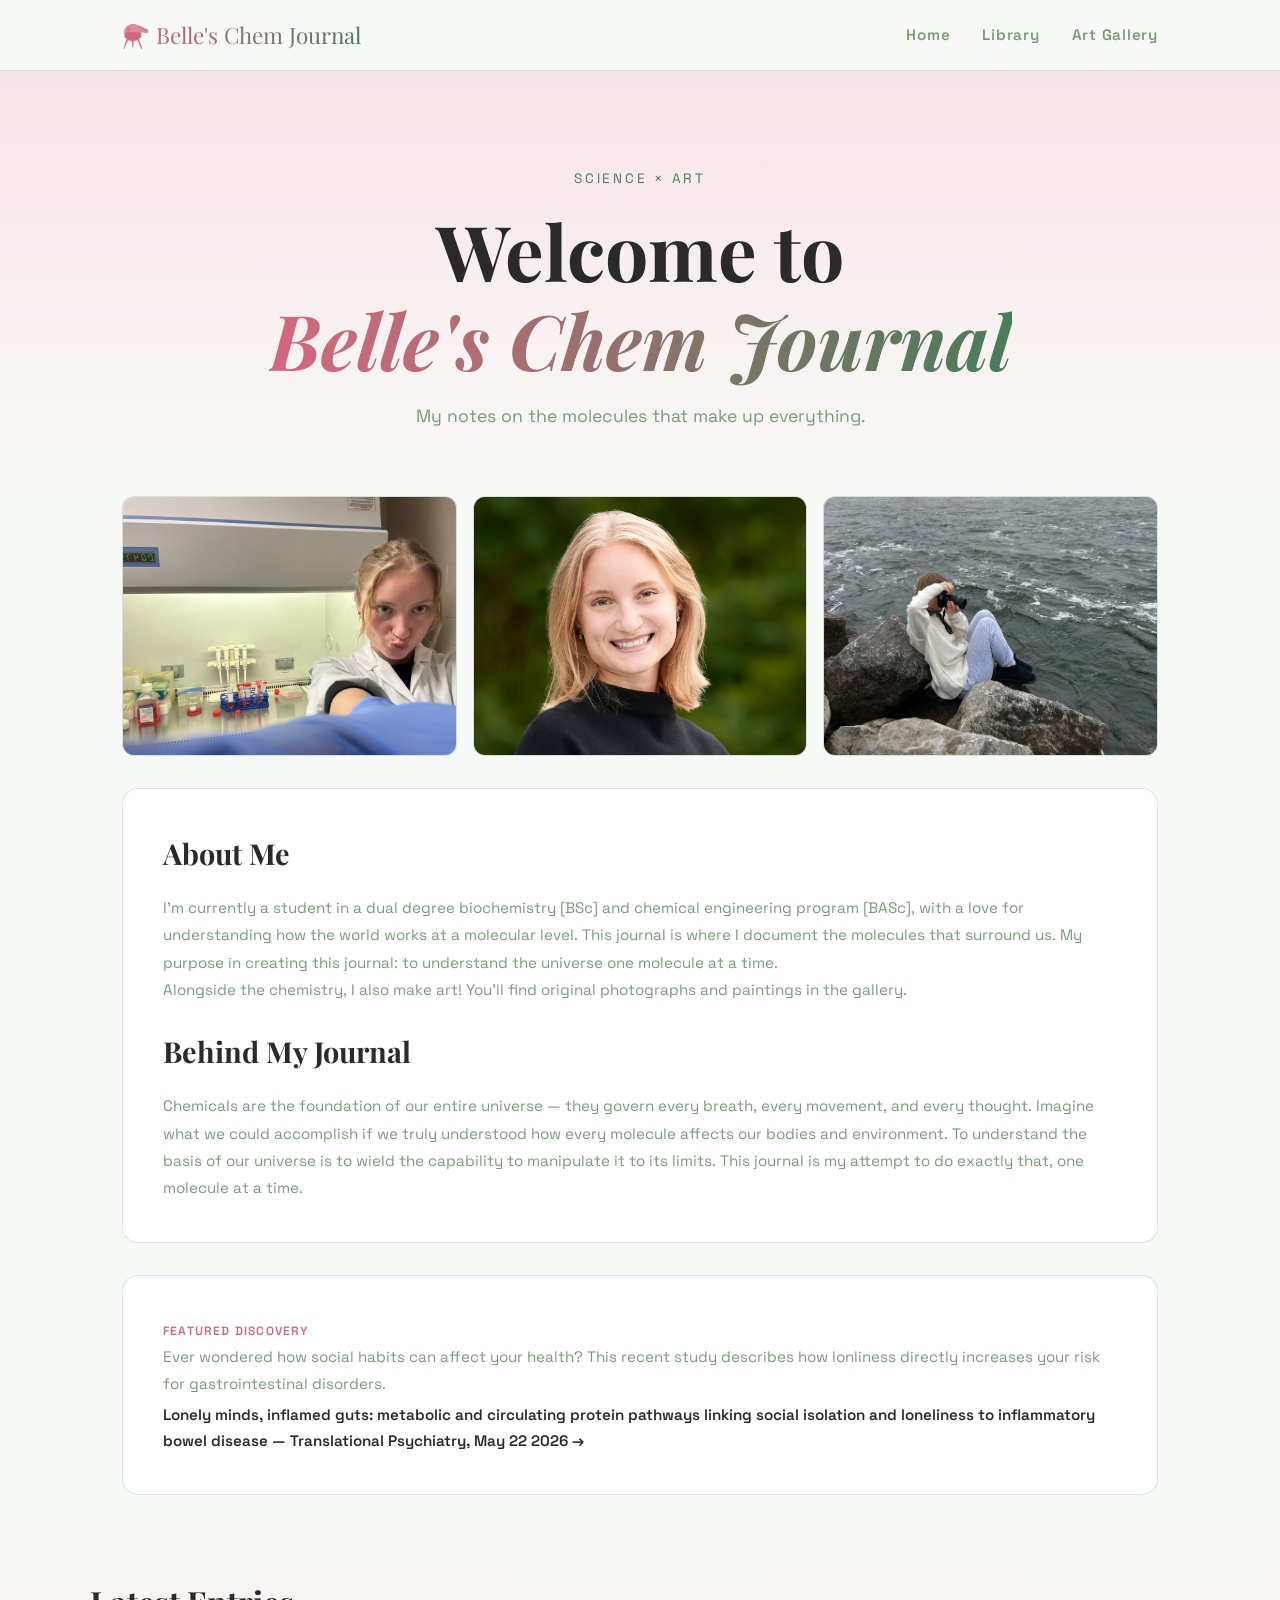
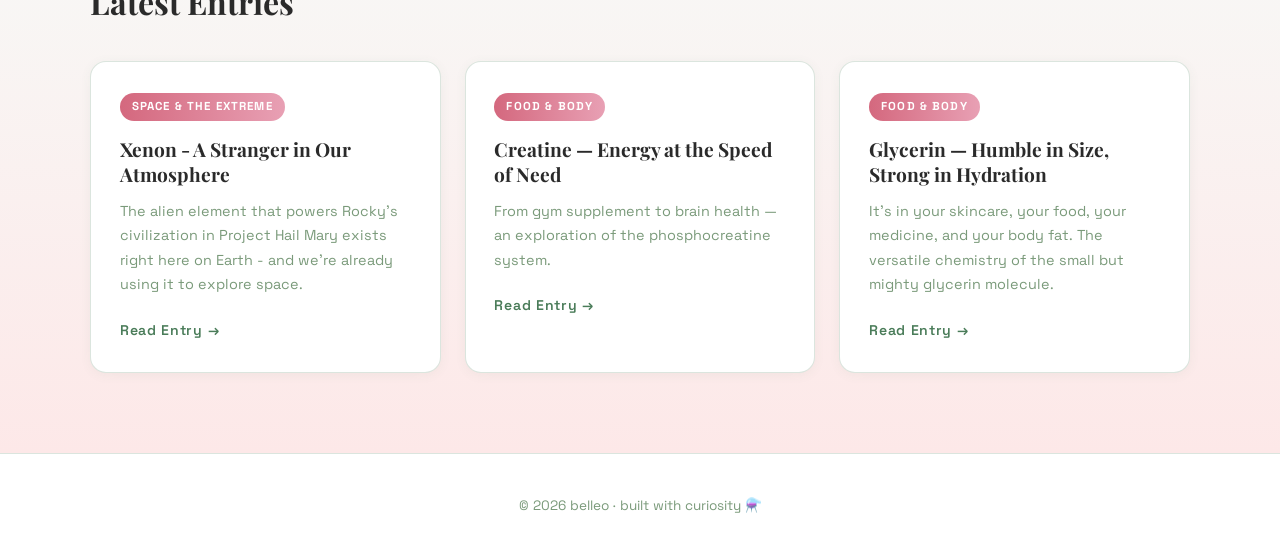
==== commit 931c2052: "Update index.html" ====
--- a/index.html
+++ b/index.html
@@ -77,7 +77,7 @@
       <div class="intro-inner">
         <span class="discovery-label">Featured Discovery</span>
         <div class="discovery-content">
-          <p class="discovery-desc">Ever wondered how social habits can affect your health? This recent study describes how lonliness directly increases your risk for gastrointestinal disorders</p>
+          <p class="discovery-desc">Ever wondered how social habits can affect your health? This recent study describes how lonliness directly increases your risk for gastrointestinal disorders.</p>
           <a href="https://www.nature.com/articles/s41398-026-04116-0" class="discovery-title" target="_blank">Lonely minds, inflamed guts: metabolic and circulating protein pathways linking social isolation and loneliness to inflammatory bowel disease — Translational Psychiatry, May 22 2026 →</a>
         </div>
       </div>
